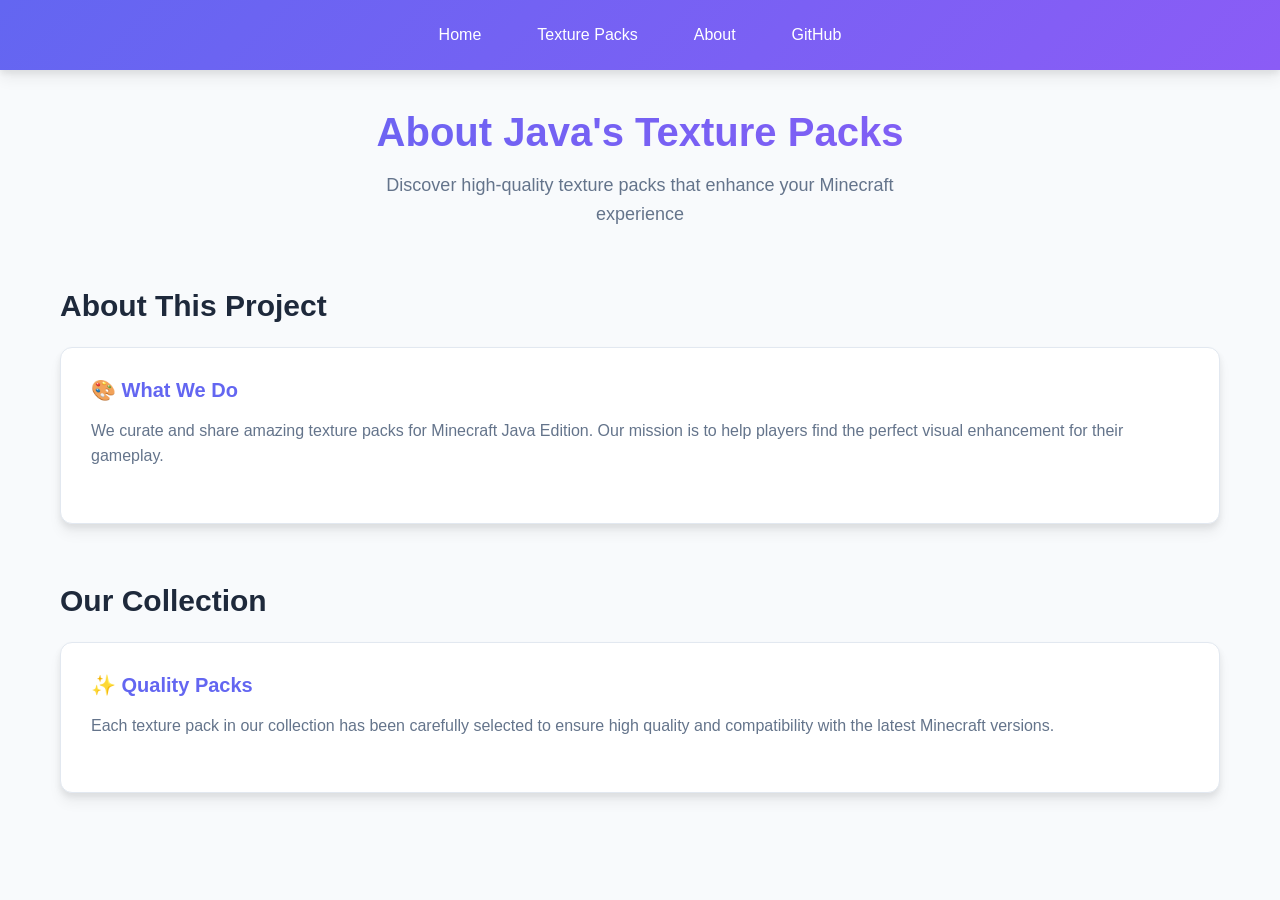
==== about.html @ ba812ca0 "added about page and updated home page, styles, and texturepacks page" ====
<!DOCTYPE html>

<html lang="en">
<head>
    <meta charset="UTF-8">
    <meta name="viewport" content="width=device-width, initial-scale=1.0">
    <title>Java's Texture Packs</title>

<link rel="stylesheet" href="styles.css">
<script src="redirect.js"></script>

</head>
<body>


<nav class="navbar">
    <ul>
        <li><a href="#" onclick="goToPage('home.html'); return false;">Home</a></li>
        <li><a href="#" onclick="goToPage('texturepacks.html'); return false;">Texture Packs</a></li>
        <li><a href="#" onclick="goToPage('about.html'); return false;">About</a></li>
        <li><a href="https://github.com/wigmasterrrrrrrrrrrr/texture-packs" target="_blank">GitHub</a></li>
    </ul>
</nav>

<main>
    <section class="hero">
        <h1>About Java's Texture Packs</h1>
        <p>Discover high-quality texture packs that enhance your Minecraft experience</p>
    </section>

    <section class="featured">
        <h2>About This Project</h2>
        <div class="card">
            <h3>🎨 What We Do</h3>
            <p>
                We curate and share amazing texture packs for Minecraft Java Edition. 
                Our mission is to help players find the perfect visual enhancement for their gameplay.
            </p>
        </div>
    </section>

    <section class="featured">
        <h2>Our Collection</h2>
        <div class="card">
            <h3>✨ Quality Packs</h3>
            <p>
                Each texture pack in our collection has been carefully selected to ensure 
                high quality and compatibility with the latest Minecraft versions.
            </p>
        </div>
    </section>
</main>

</body>
</html>
---- styles.css ----
* {
    box-sizing: border-box;
}

:root {
    --primary-color: #6366f1;
    --primary-dark: #4f46e5;
    --secondary-color: #8b5cf6;
    --background: #f8fafc;
    --text-dark: #1e293b;
    --text-light: #64748b;
    --border-color: #e2e8f0;
    --shadow: 0 4px 6px rgba(0, 0, 0, 0.07), 0 10px 13px rgba(0, 0, 0, 0.05);
    --shadow-lg: 0 10px 15px rgba(0, 0, 0, 0.1), 0 4px 6px rgba(0, 0, 0, 0.05);
}

body {
    margin: 0;
    font-family: -apple-system, BlinkMacSystemFont, 'Segoe UI', Roboto, 'Helvetica Neue', Arial, sans-serif;
    padding-top: 70px;
    background-color: var(--background);
    color: var(--text-dark);
}

h1, h2, h3, h4, h5, h6 {
    margin: 0;
    color: var(--text-dark);
}

h1 {
    font-size: 2.5rem;
    margin-bottom: 0.5rem;
}

h2 {
    font-size: 1.875rem;
    margin-bottom: 1.5rem;
}

h3 {
    font-size: 1.25rem;
}

p {
    color: var(--text-light);
    line-height: 1.6;
}

.navbar {
    position: fixed;
    top: 0;
    left: 0;
    width: 100%;
    background: linear-gradient(135deg, var(--primary-color) 0%, var(--secondary-color) 100%);
    z-index: 1000;
    box-shadow: var(--shadow);
}

.navbar ul {
    list-style-type: none;
    margin: 0;
    padding: 0;
    overflow: hidden;
    display: flex;
    justify-content: center;
    flex-wrap: wrap;
}

.navbar li {
    margin: 0;
}

.navbar a {
    display: block;
    color: white;
    text-decoration: none;
    padding: 18px 24px;
    transition: all 0.3s ease;
    font-weight: 500;
    border-radius: 8px;
    margin: 8px 4px;
}

.navbar a:hover {
    background-color: rgba(255, 255, 255, 0.2);
    transform: translateY(-2px);
}

main {
    max-width: 1200px;
    margin: 0 auto;
    padding: 40px 20px;
}

.hero {
    text-align: center;
    margin-bottom: 60px;
}

.hero h1 {
    background: linear-gradient(135deg, var(--primary-color) 0%, var(--secondary-color) 100%);
    -webkit-background-clip: text;
    -webkit-text-fill-color: transparent;
    background-clip: text;
    margin-bottom: 1rem;
}

.hero p {
    font-size: 1.125rem;
    max-width: 600px;
    margin: 0 auto;
}

.featured {
    margin-bottom: 60px;
}

.card {
    background: white;
    border-radius: 12px;
    padding: 30px;
    box-shadow: var(--shadow);
    transition: all 0.3s ease;
    border: 1px solid var(--border-color);
}

.card:hover {
    box-shadow: var(--shadow-lg);
    transform: translateY(-4px);
}

.card h3 {
    margin-bottom: 1rem;
    color: var(--primary-color);
}

.card p {
    margin-bottom: 1.5rem;
}

button {
    background: linear-gradient(135deg, var(--primary-color) 0%, var(--primary-dark) 100%);
    color: white;
    border: none;
    padding: 12px 28px;
    border-radius: 8px;
    font-weight: 600;
    font-size: 1rem;
    cursor: pointer;
    transition: all 0.3s ease;
    box-shadow: 0 2px 8px rgba(99, 102, 241, 0.3);
}

button:hover {
    transform: translateY(-2px);
    box-shadow: 0 4px 12px rgba(99, 102, 241, 0.4);
}

button:active {
    transform: translateY(0);
}

.packs-grid {
    display: grid;
    grid-template-columns: repeat(auto-fit, minmax(300px, 1fr));
    gap: 24px;
    margin-top: 20px;
}

@media (max-width: 768px) {
    h1 {
        font-size: 1.875rem;
    }

    h2 {
        font-size: 1.5rem;
    }

    .navbar a {
        padding: 14px 16px;
        font-size: 0.9rem;
    }

    main {
        padding: 20px 16px;
    }

    .card {
        padding: 20px;
    }
}
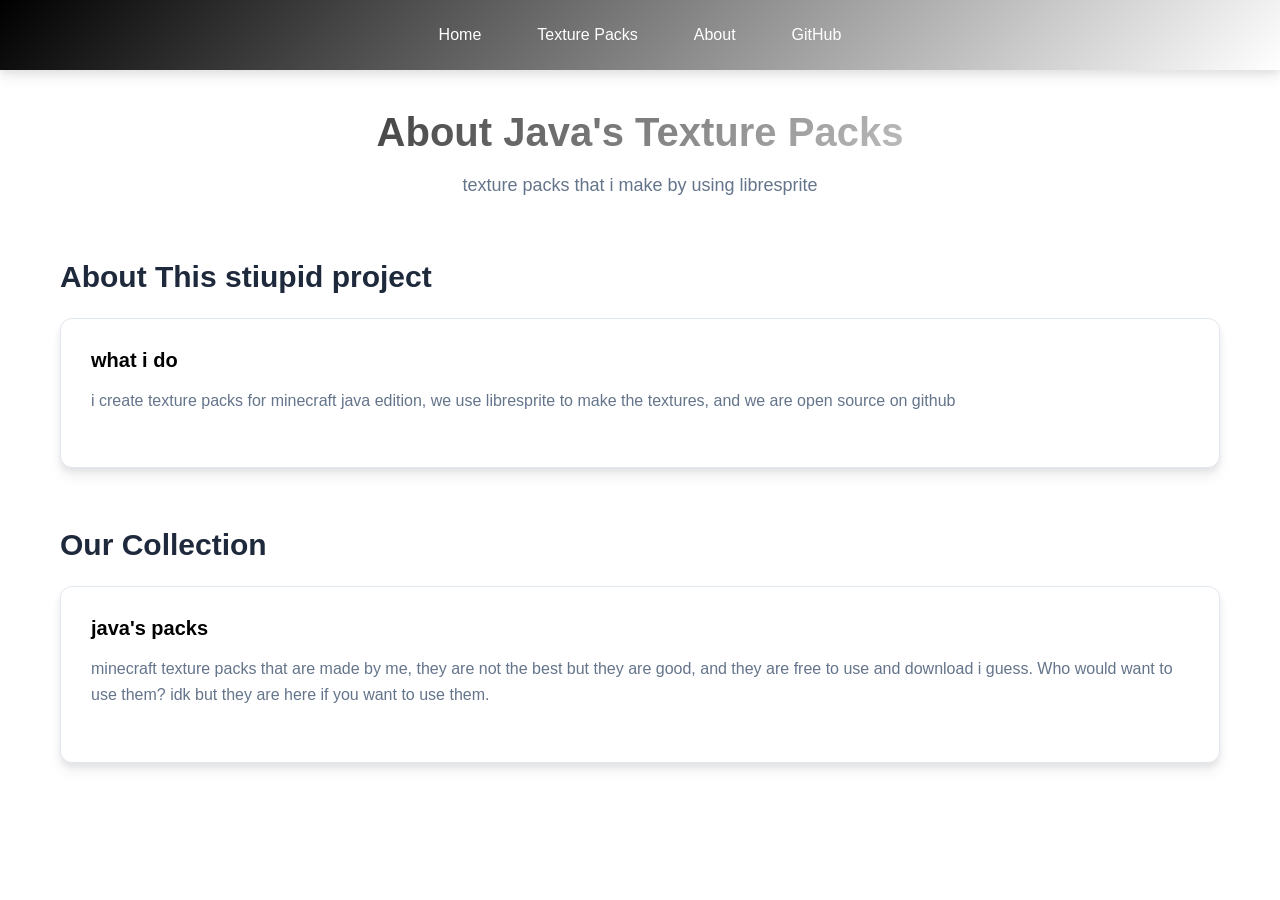
==== commit 083c9bf5: "version 1.1.0" ====
--- a/about.html
+++ b/about.html
@@ -25,16 +25,15 @@
 <main>
     <section class="hero">
         <h1>About Java's Texture Packs</h1>
-        <p>Discover high-quality texture packs that enhance your Minecraft experience</p>
+        <p>texture packs that i make by using libresprite</p>
     </section>
 
     <section class="featured">
-        <h2>About This Project</h2>
+        <h2>About This stiupid project</h2>
         <div class="card">
-            <h3>🎨 What We Do</h3>
+            <h3>what i do</h3>
             <p>
-                We curate and share amazing texture packs for Minecraft Java Edition. 
-                Our mission is to help players find the perfect visual enhancement for their gameplay.
+                i create texture packs for minecraft java edition, we use libresprite to make the textures, and we are open source on github
             </p>
         </div>
     </section>
@@ -42,10 +41,9 @@
     <section class="featured">
         <h2>Our Collection</h2>
         <div class="card">
-            <h3>✨ Quality Packs</h3>
+            <h3>java's packs</h3>
             <p>
-                Each texture pack in our collection has been carefully selected to ensure 
-                high quality and compatibility with the latest Minecraft versions.
+                minecraft texture packs that are made by me, they are not the best but they are good, and they are free to use and download i guess. Who would want to use them? idk but they are here if you want to use them.
             </p>
         </div>
     </section>
--- a/styles.css
+++ b/styles.css
@@ -3,10 +3,10 @@
 }
 
 :root {
-    --primary-color: #6366f1;
-    --primary-dark: #4f46e5;
-    --secondary-color: #8b5cf6;
-    --background: #f8fafc;
+    --primary-color: #000000;
+    --primary-dark: #ffffff;
+    --secondary-color: #ffffff;
+    --background: #ffffff;
     --text-dark: #1e293b;
     --text-light: #64748b;
     --border-color: #e2e8f0;
